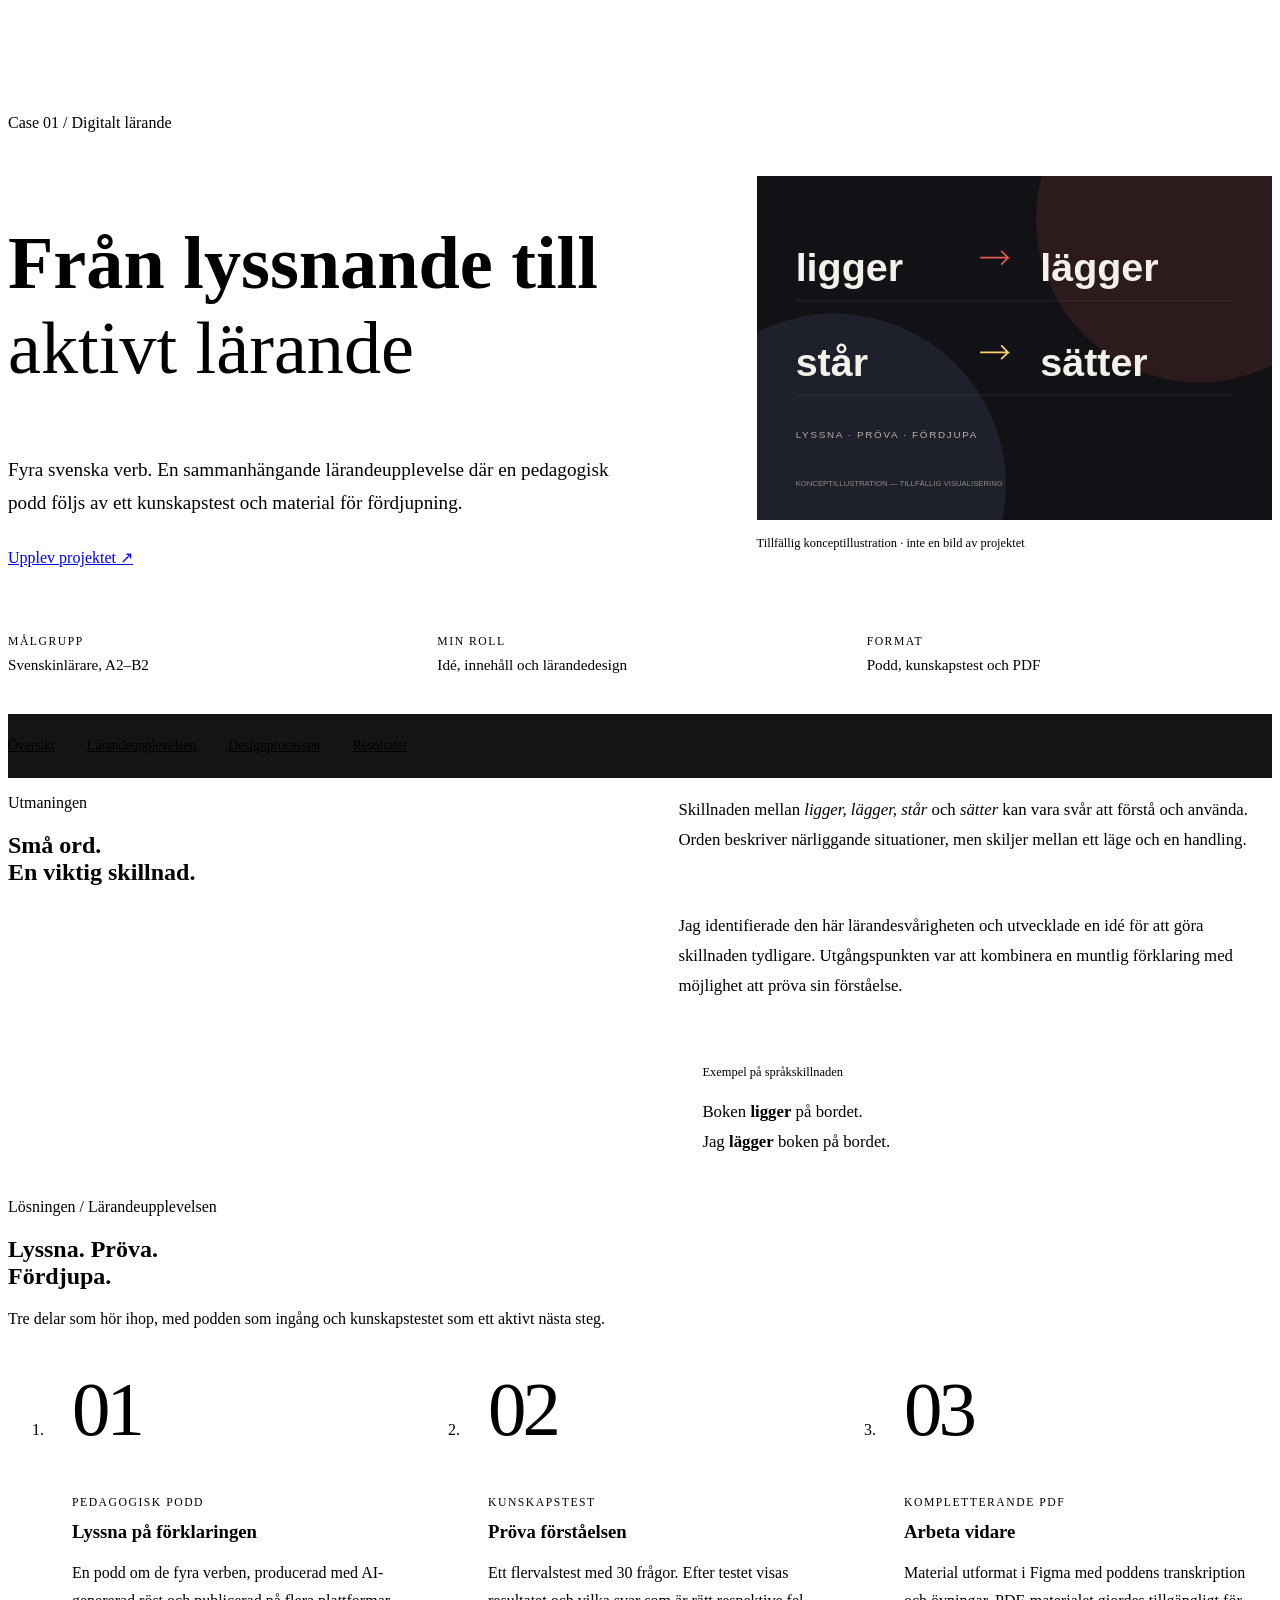
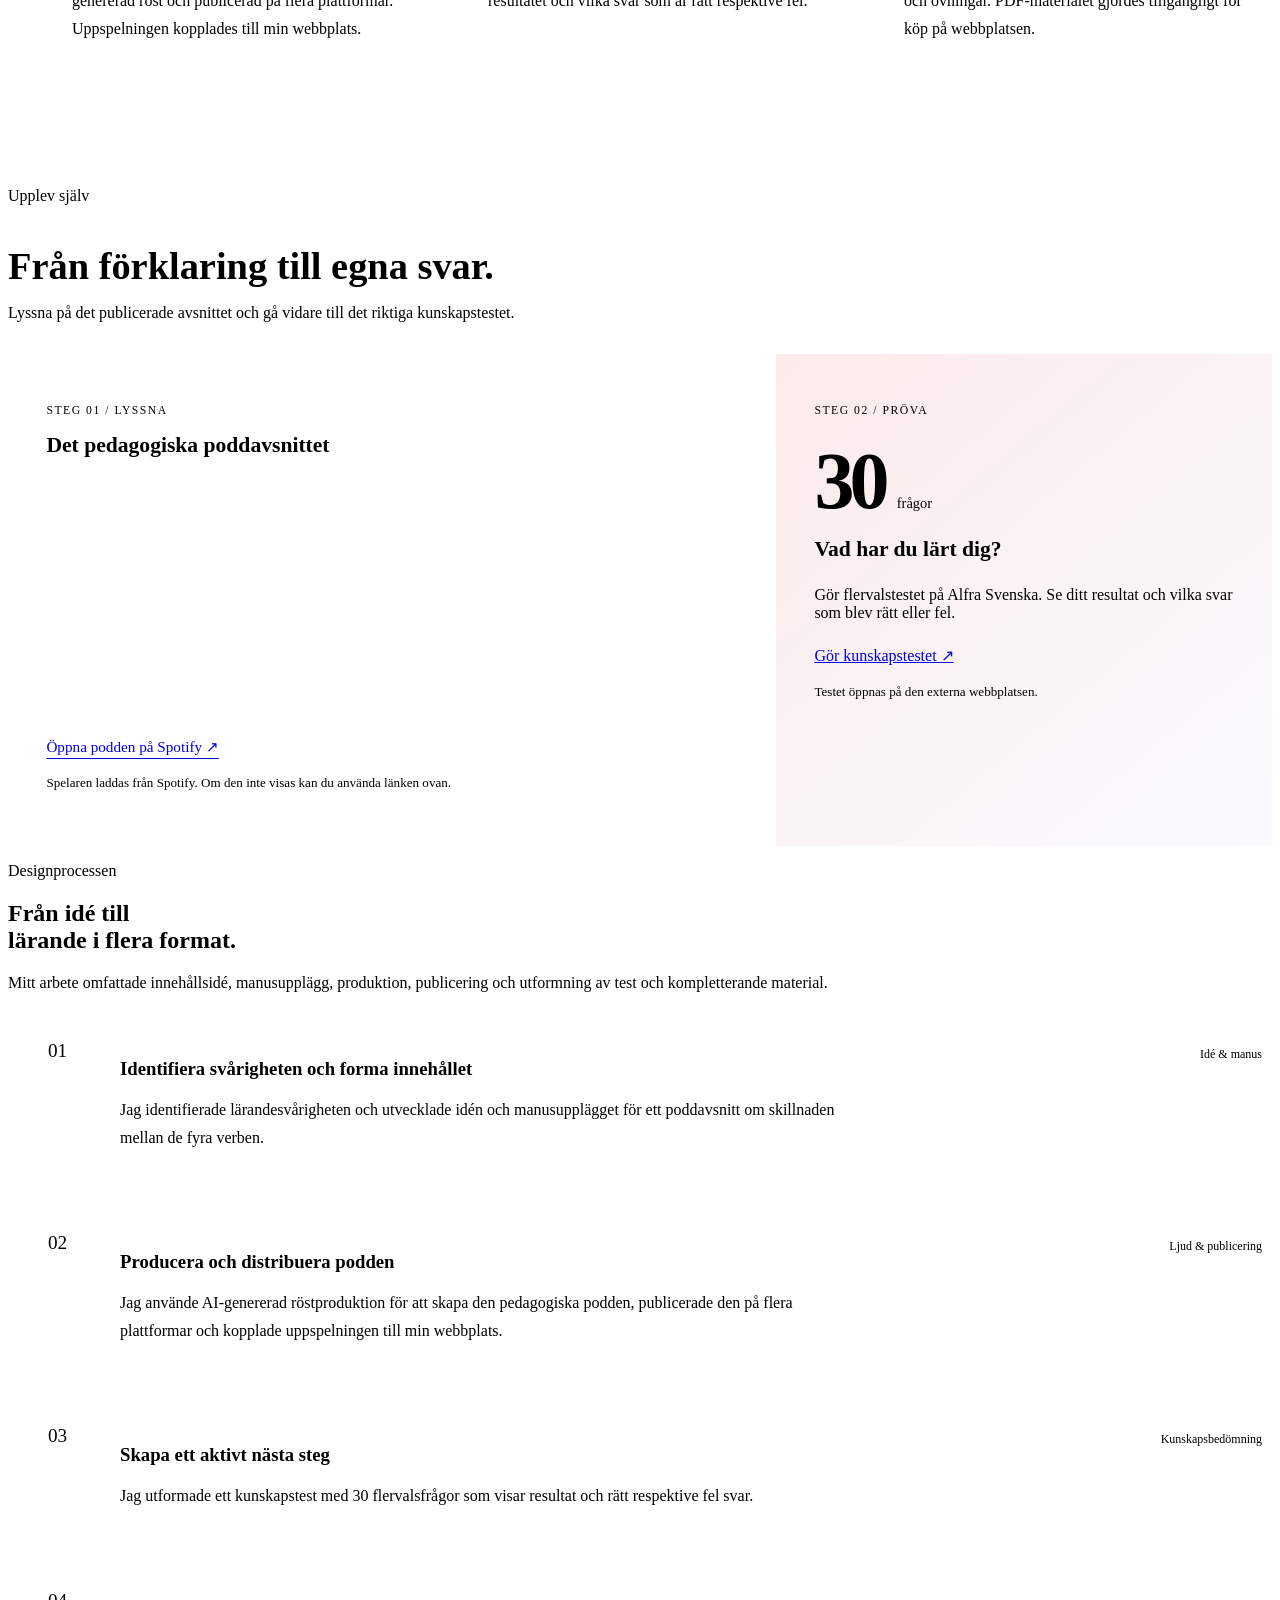
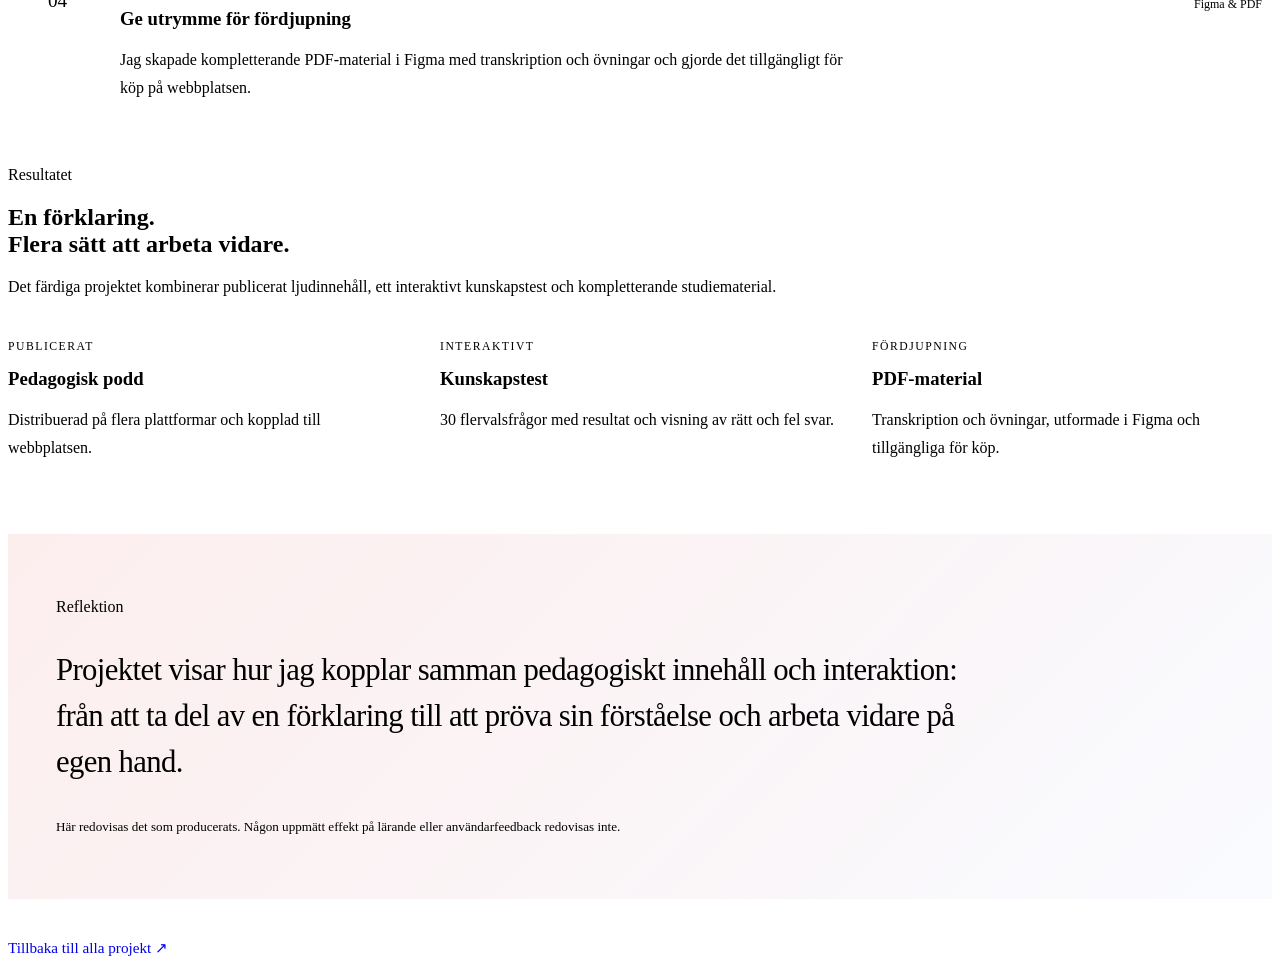
==== case-alfra.html @ 97798bde "Draft Case 01 digital learning case study" ====
<!DOCTYPE html>
<html lang="sv">
<head>
  <meta charset="UTF-8" />
  <meta name="viewport" content="width=device-width, initial-scale=1.0" />
  <title>Från lyssnande till aktivt lärande | Alma Stark</title>
  <meta name="description" content="Ett digitalt lärandeprojekt om ligger, lägger, står och sätter. Pedagogisk podd, kunskapstest och kompletterande PDF-material för svenskinlärare på A2–B2." />
  <link rel="preconnect" href="https://fonts.googleapis.com">
  <link rel="preconnect" href="https://fonts.gstatic.com" crossorigin>
  <link href="https://fonts.googleapis.com/css2?family=Inter:wght@300;400;500;600;700;800;900&display=swap" rel="stylesheet">
  <link rel="stylesheet" href="assets/css/global.css" />
  <link rel="stylesheet" href="assets/css/layout.css" />
  <link rel="stylesheet" href="assets/css/components.css" />
  <link rel="stylesheet" href="assets/css/pages/case-01.css" />
</head>
<body class="learning-case">
  <a class="lc-skip" href="#case-content">Hoppa till innehållet</a>
  <div data-site-header></div>
  <main id="case-content">
    <section id="oversikt" class="lc-hero wrap" aria-labelledby="case-title">
      <p class="eyebrow">Case 01 / Digitalt lärande</p>
      <div class="lc-hero-grid">
        <div>
          <h1 id="case-title">Från lyssnande till <span>aktivt lärande</span></h1>
          <p class="lc-lead">Fyra svenska verb. En sammanhängande lärandeupplevelse där en pedagogisk podd följs av ett kunskapstest och material för fördjupning.</p>
          <a class="btn btn--primary" href="#upplev">Upplev projektet <span aria-hidden="true">↗</span></a>
        </div>
        <figure class="lc-hero-visual">
          <!-- TEMPORARY VISUAL: Replace with an approved project image. This conceptual illustration is not an authentic project artifact. -->
          <img src="assets/images/case-01/learning-placeholder.svg" width="1200" height="800" alt="Konceptillustration med verbparen ligger–lägger och står–sätter." />
          <figcaption>Tillfällig konceptillustration · inte en bild av projektet</figcaption>
        </figure>
      </div>
      <dl class="lc-facts">
        <div><dt>Målgrupp</dt><dd>Svenskinlärare, A2–B2</dd></div>
        <div><dt>Min roll</dt><dd>Idé, innehåll och lärandedesign</dd></div>
        <div><dt>Format</dt><dd>Podd, kunskapstest och PDF</dd></div>
      </dl>
    </section>
    <nav class="lc-anchor-nav" aria-label="Navigering i fallstudien">
      <div class="wrap lc-anchor-links">
        <a href="#oversikt">Översikt</a>
        <a href="#larandeupplevelsen">Lärandeupplevelsen</a>
        <a href="#designprocessen">Designprocessen</a>
        <a href="#resultatet">Resultatet</a>
      </div>
    </nav>
    <section class="section wrap lc-challenge" aria-labelledby="challenge-title">
      <div><p class="section-top">Utmaningen</p><h2 id="challenge-title">Små ord.<br>En viktig skillnad.</h2></div>
      <div class="lc-prose"><p>Skillnaden mellan <em>ligger, lägger, står</em> och <em>sätter</em> kan vara svår att förstå och använda. Orden beskriver närliggande situationer, men skiljer mellan ett läge och en handling.</p><p>Jag identifierade den här lärandesvårigheten och utvecklade en idé för att göra skillnaden tydligare. Utgångspunkten var att kombinera en muntlig förklaring med möjlighet att pröva sin förståelse.</p>
        <div class="lc-language-example"><span>Exempel på språkskillnaden</span><p>Boken <strong>ligger</strong> på bordet.<br>Jag <strong>lägger</strong> boken på bordet.</p></div>
      </div>
    </section>
    <section id="larandeupplevelsen" class="section wrap" aria-labelledby="journey-title">
      <div class="section-head"><div class="section-head__content"><p class="section-top">Lösningen / Lärandeupplevelsen</p><h2 id="journey-title">Lyssna. Pröva.<br>Fördjupa.</h2></div><p class="section-head__text">Tre delar som hör ihop, med podden som ingång och kunskapstestet som ett aktivt nästa steg.</p></div>
      <ol class="lc-journey">
        <li><span class="lc-number" aria-hidden="true">01</span><p class="lc-label">Pedagogisk podd</p><h3>Lyssna på förklaringen</h3><p>En podd om de fyra verben, producerad med AI-genererad röst och publicerad på flera plattformar. Uppspelningen kopplades till min webbplats.</p></li>
        <li><span class="lc-number" aria-hidden="true">02</span><p class="lc-label">Kunskapstest</p><h3>Pröva förståelsen</h3><p>Ett flervalstest med 30 frågor. Efter testet visas resultatet och vilka svar som är rätt respektive fel.</p></li>
        <li><span class="lc-number" aria-hidden="true">03</span><p class="lc-label">Kompletterande PDF</p><h3>Arbeta vidare</h3><p>Material utformat i Figma med poddens transkription och övningar. PDF-materialet gjordes tillgängligt för köp på webbplatsen.</p></li>
      </ol>
      <div id="upplev" class="lc-experience">
        <div class="lc-experience-heading"><p class="section-top">Upplev själv</p><h3>Från förklaring till egna svar.</h3><p>Lyssna på det publicerade avsnittet och gå vidare till det riktiga kunskapstestet.</p></div>
        <div class="lc-experience-grid">
          <article class="lc-listen"><p class="lc-label">Steg 01 / Lyssna</p><h4>Det pedagogiska poddavsnittet</h4><iframe title="Poddavsnitt på Spotify om ligger, lägger, står och sätter" src="https://open.spotify.com/embed/episode/30f0VYPU9OEHnztnu5loWO" width="100%" height="232" loading="lazy" allow="autoplay; clipboard-write; encrypted-media; fullscreen; picture-in-picture" allowfullscreen></iframe><a class="lc-text-link" href="https://open.spotify.com/episode/30f0VYPU9OEHnztnu5loWO" target="_blank" rel="noopener noreferrer">Öppna podden på Spotify <span aria-hidden="true">↗</span><span class="lc-sr-only"> (öppnas i en ny flik)</span></a><p class="lc-small">Spelaren laddas från Spotify. Om den inte visas kan du använda länken ovan.</p></article>
          <article class="lc-quiz"><p class="lc-label">Steg 02 / Pröva</p><div class="lc-quiz-number" aria-hidden="true">30<span>frågor</span></div><h4>Vad har du lärt dig?</h4><p>Gör flervalstestet på Alfra Svenska. Se ditt resultat och vilka svar som blev rätt eller fel.</p><a class="btn btn--primary" href="https://alfrasvenska.se/poddquiz-ep15" target="_blank" rel="noopener noreferrer">Gör kunskapstestet <span aria-hidden="true">↗</span><span class="lc-sr-only"> (öppnas i en ny flik)</span></a><p class="lc-small">Testet öppnas på den externa webbplatsen.</p></article>
        </div>
      </div>
    </section>
    <section id="designprocessen" class="section wrap" aria-labelledby="process-title">
      <div class="section-head"><div class="section-head__content"><p class="section-top">Designprocessen</p><h2 id="process-title">Från idé till<br>lärande i flera format.</h2></div><p class="section-head__text">Mitt arbete omfattade innehållsidé, manusupplägg, produktion, publicering och utformning av test och kompletterande material.</p></div>
      <ol class="lc-process">
        <li><span class="lc-process-num" aria-hidden="true">01</span><div><h3>Identifiera svårigheten och forma innehållet</h3><p>Jag identifierade lärandesvårigheten och utvecklade idén och manusupplägget för ett poddavsnitt om skillnaden mellan de fyra verben.</p></div><span class="lc-process-tag">Idé & manus</span></li>
        <li><span class="lc-process-num" aria-hidden="true">02</span><div><h3>Producera och distribuera podden</h3><p>Jag använde AI-genererad röstproduktion för att skapa den pedagogiska podden, publicerade den på flera plattformar och kopplade uppspelningen till min webbplats.</p></div><span class="lc-process-tag">Ljud & publicering</span></li>
        <li><span class="lc-process-num" aria-hidden="true">03</span><div><h3>Skapa ett aktivt nästa steg</h3><p>Jag utformade ett kunskapstest med 30 flervalsfrågor som visar resultat och rätt respektive fel svar.</p></div><span class="lc-process-tag">Kunskapsbedömning</span></li>
        <li><span class="lc-process-num" aria-hidden="true">04</span><div><h3>Ge utrymme för fördjupning</h3><p>Jag skapade kompletterande PDF-material i Figma med transkription och övningar och gjorde det tillgängligt för köp på webbplatsen.</p></div><span class="lc-process-tag">Figma & PDF</span></li>
      </ol>
    </section>
    <section id="resultatet" class="section wrap" aria-labelledby="result-title">
      <div class="section-head"><div class="section-head__content"><p class="section-top">Resultatet</p><h2 id="result-title">En förklaring.<br>Flera sätt att arbeta vidare.</h2></div><p class="section-head__text">Det färdiga projektet kombinerar publicerat ljudinnehåll, ett interaktivt kunskapstest och kompletterande studiematerial.</p></div>
      <div class="lc-deliverables"><div><span class="lc-label">Publicerat</span><h3>Pedagogisk podd</h3><p>Distribuerad på flera plattformar och kopplad till webbplatsen.</p></div><div><span class="lc-label">Interaktivt</span><h3>Kunskapstest</h3><p>30 flervalsfrågor med resultat och visning av rätt och fel svar.</p></div><div><span class="lc-label">Fördjupning</span><h3>PDF-material</h3><p>Transkription och övningar, utformade i Figma och tillgängliga för köp.</p></div></div>
      <div class="lc-reflection"><p class="section-top">Reflektion</p><p>Projektet visar hur jag kopplar samman pedagogiskt innehåll och interaktion: från att ta del av en förklaring till att pröva sin förståelse och arbeta vidare på egen hand.</p><p class="lc-small">Här redovisas det som producerats. Någon uppmätt effekt på lärande eller användarfeedback redovisas inte.</p></div>
      <a class="lc-text-link" href="index.html#work">Tillbaka till alla projekt <span aria-hidden="true">↗</span></a>
    </section>
  </main>
  <div data-site-footer></div>
  <script src="assets/js/main.js"></script>
</body>
</html>
---- assets/css/pages/case-01.css ----
/* Case 01 only: reuse Homepage tokens without altering shared selectors. */
.learning-case { --lc-sticky-offset: 84px; }
.learning-case main { overflow: clip; }
.learning-case :is(section[id], #upplev) { scroll-margin-top: calc(var(--header-height) + var(--lc-sticky-offset) + 24px); }
.learning-case .lc-skip { position: fixed; top: 8px; left: 16px; z-index: 1100; padding: 14px; background: var(--text); color: var(--bg); transform: translateY(-160%); }
.learning-case .lc-skip:focus { transform: none; }
.learning-case .lc-sr-only { position: absolute; width: 1px; height: 1px; padding: 0; margin: -1px; overflow: hidden; clip-path: inset(50%); white-space: nowrap; }
.learning-case .lc-hero { padding-block: clamp(56px, 7vw, 100px) 40px; }
.learning-case .lc-hero-grid { display: grid; grid-template-columns: 1.15fr .85fr; align-items: center; gap: clamp(24px, 4vw, 60px); margin-top: 28px; }
.learning-case .lc-hero h1 { font-size: clamp(3rem, 5.8vw, 6.4rem); max-width: 850px; }
.learning-case .lc-hero h1 span { display: block; color: var(--muted); font-weight: 400; }
.learning-case .lc-lead { max-width: 620px; margin: 28px 0; color: var(--muted); font-size: clamp(1.05rem, 1.5vw, 1.2rem); line-height: 1.75; }
.learning-case .lc-hero-visual { margin: 0; min-width: 0; }
.learning-case .lc-hero-visual img { width: 100%; height: auto; border: 1px solid var(--line); box-shadow: var(--shadow); }
.learning-case figcaption { margin-top: 12px; color: var(--soft); font-size: .78rem; }
.learning-case .lc-facts { display: grid; grid-template-columns: repeat(3, 1fr); gap: 24px; border-top: 1px solid var(--line); padding-top: 24px; margin: 44px 0 0; }
.learning-case .lc-facts dt, .learning-case .lc-label { color: var(--soft); font-size: .73rem; text-transform: uppercase; letter-spacing: .13em; }
.learning-case .lc-facts dd { margin: 8px 0 0; font-size: .95rem; }
.learning-case .lc-anchor-nav { position: sticky; top: var(--header-height); z-index: 100; background: rgba(11,11,13,.96); backdrop-filter: blur(14px); border-block: 1px solid var(--line); }
.learning-case .lc-anchor-links { display: flex; gap: 32px; padding-block: 20px; overflow-x: auto; }
.learning-case .lc-anchor-links a { white-space: nowrap; color: var(--muted); font-size: .85rem; padding: 4px 0; }
.learning-case .lc-anchor-links a:hover, .learning-case .lc-text-link:hover { color: var(--text); }
.learning-case .lc-challenge { display: grid; grid-template-columns: 1fr 1fr; gap: clamp(28px, 6vw, 90px); }
.learning-case .lc-prose { display: grid; gap: 22px; color: var(--muted); font-size: 1.05rem; line-height: 1.8; }
.learning-case .lc-language-example { border-left: 2px solid var(--accent); padding: 8px 0 8px 24px; margin-top: 8px; }
.learning-case .lc-language-example span { color: var(--soft); font-size: .78rem; }
.learning-case .lc-language-example p { margin-top: 10px; color: var(--text); }
.learning-case .lc-journey { display: grid; grid-template-columns: repeat(3, 1fr); gap: 24px; }
.learning-case .lc-journey li { padding: 28px 24px; border: 1px solid var(--line); background: linear-gradient(180deg, rgba(255,255,255,.03), rgba(255,255,255,.015)); }
.learning-case .lc-number { display: block; font-size: clamp(3rem, 6vw, 5rem); line-height: 1; letter-spacing: -.05em; color: var(--accent); margin-bottom: 48px; }
.learning-case .lc-journey li:nth-child(2) .lc-number { color: var(--accent-2); }
.learning-case .lc-journey li:nth-child(3) .lc-number { color: var(--accent-3); }
.learning-case .lc-journey h3 { margin: 12px 0 16px; }
.learning-case .lc-journey li > p:last-child, .learning-case .lc-process p, .learning-case .lc-deliverables p { color: var(--muted); line-height: 1.75; }
.learning-case .lc-experience { margin-top: clamp(56px, 8vw, 100px); }
.learning-case .lc-experience-heading { max-width: 650px; margin-bottom: 32px; }
.learning-case .lc-experience-heading h3 { font-size: clamp(1.8rem, 3vw, 2.7rem); margin-bottom: 16px; }
.learning-case .lc-experience-heading > p:last-child { color: var(--muted); }
.learning-case .lc-experience-grid { display: grid; grid-template-columns: 1.2fr .8fr; gap: 24px; }
.learning-case .lc-listen, .learning-case .lc-quiz { min-width: 0; padding: clamp(24px, 3vw, 40px); border: 1px solid var(--line); background: var(--bg-2); }
.learning-case .lc-listen h4, .learning-case .lc-quiz h4 { font-size: 1.35rem; margin: 16px 0 24px; }
.learning-case .lc-listen iframe { display: block; border: 0; border-radius: 12px; margin-bottom: 24px; }
.learning-case .lc-text-link { display: inline-block; text-decoration: underline; text-underline-offset: 6px; font-size: .95rem; }
.learning-case .lc-small { color: var(--soft); font-size: .82rem; line-height: 1.7; margin-top: 16px; }
.learning-case .lc-quiz { background: linear-gradient(140deg, rgba(230,86,82,.12), rgba(155,184,255,.06)); }
.learning-case .lc-quiz-number { font-size: 5rem; line-height: 1; font-weight: 800; letter-spacing: -.06em; margin-top: 24px; color: var(--accent-2); }
.learning-case .lc-quiz-number span { font-size: .9rem; letter-spacing: 0; margin-left: 12px; font-weight: 400; color: var(--muted); }
.learning-case .lc-quiz > p:not(.lc-label):not(.lc-small) { color: var(--muted); margin-bottom: 24px; }
.learning-case .lc-process li { display: grid; grid-template-columns: 48px 1fr auto; gap: 24px; padding: 32px 0; border-bottom: 1px solid var(--line); }
.learning-case .lc-process li:first-child { border-top: 1px solid var(--line); }
.learning-case .lc-process-num { color: var(--accent); font-size: 1.2rem; }
.learning-case .lc-process h3 { margin-bottom: 12px; }
.learning-case .lc-process p { max-width: 740px; }
.learning-case .lc-process-tag { align-self: start; border: 1px solid var(--line); color: var(--soft); padding: 7px 10px; font-size: .75rem; }
.learning-case .lc-deliverables { display: grid; grid-template-columns: repeat(3, 1fr); gap: 32px; }
.learning-case .lc-deliverables > div { border-top: 2px solid var(--line-strong); padding-top: 24px; }
.learning-case .lc-deliverables h3 { margin: 14px 0; }
.learning-case .lc-reflection { margin: 56px 0 40px; padding: clamp(24px, 4vw, 48px); border: 1px solid var(--line); background: linear-gradient(135deg, rgba(230,86,82,.1), rgba(155,184,255,.06)); }
.learning-case .lc-reflection > p:not(.section-top):not(.lc-small) { max-width: 950px; font-size: clamp(1.3rem, 2.4vw, 2rem); line-height: 1.5; letter-spacing: -.02em; }
@media (max-width: 1100px) {
  .learning-case .lc-hero-grid, .learning-case .lc-challenge { grid-template-columns: 1fr; }
  .learning-case .lc-hero-visual { max-width: 720px; }
  .learning-case .lc-process li { grid-template-columns: 40px 1fr; }
  .learning-case .lc-process-tag { grid-column: 2; justify-self: start; }
}
@media (max-width: 760px) {
  .learning-case .lc-hero { padding-top: 44px; }
  .learning-case .lc-hero h1 { font-size: clamp(2.6rem, 9vw, 4rem); }
  .learning-case .lc-facts, .learning-case .lc-journey, .learning-case .lc-experience-grid, .learning-case .lc-deliverables { grid-template-columns: 1fr; }
  .learning-case .lc-facts { gap: 18px; }
  .learning-case .lc-anchor-links { gap: 24px; padding-block: 16px; }
  .learning-case .lc-number { margin-bottom: 24px; }
  .learning-case .lc-process li { gap: 16px; }
  .learning-case .lc-process h3 { font-size: 1.25rem; }
  .learning-case .lc-quiz .btn { width: 100%; }
}
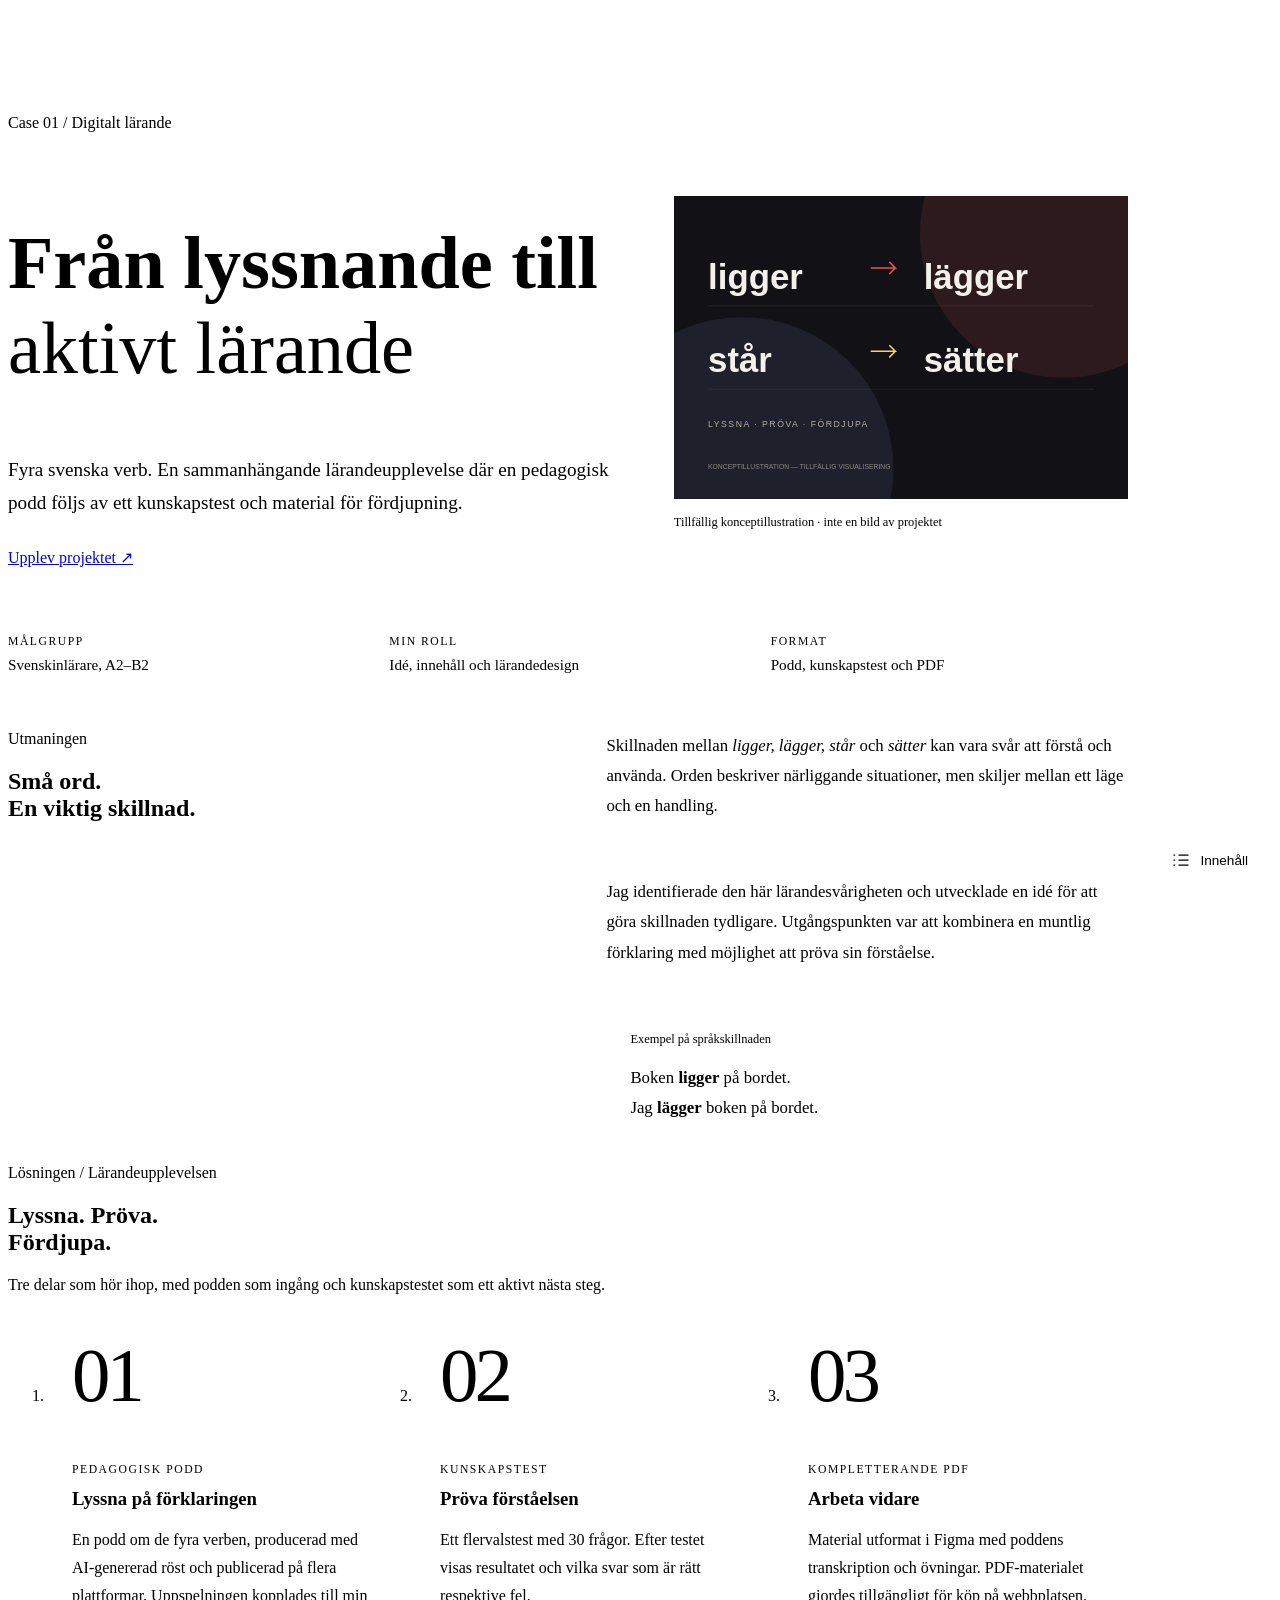
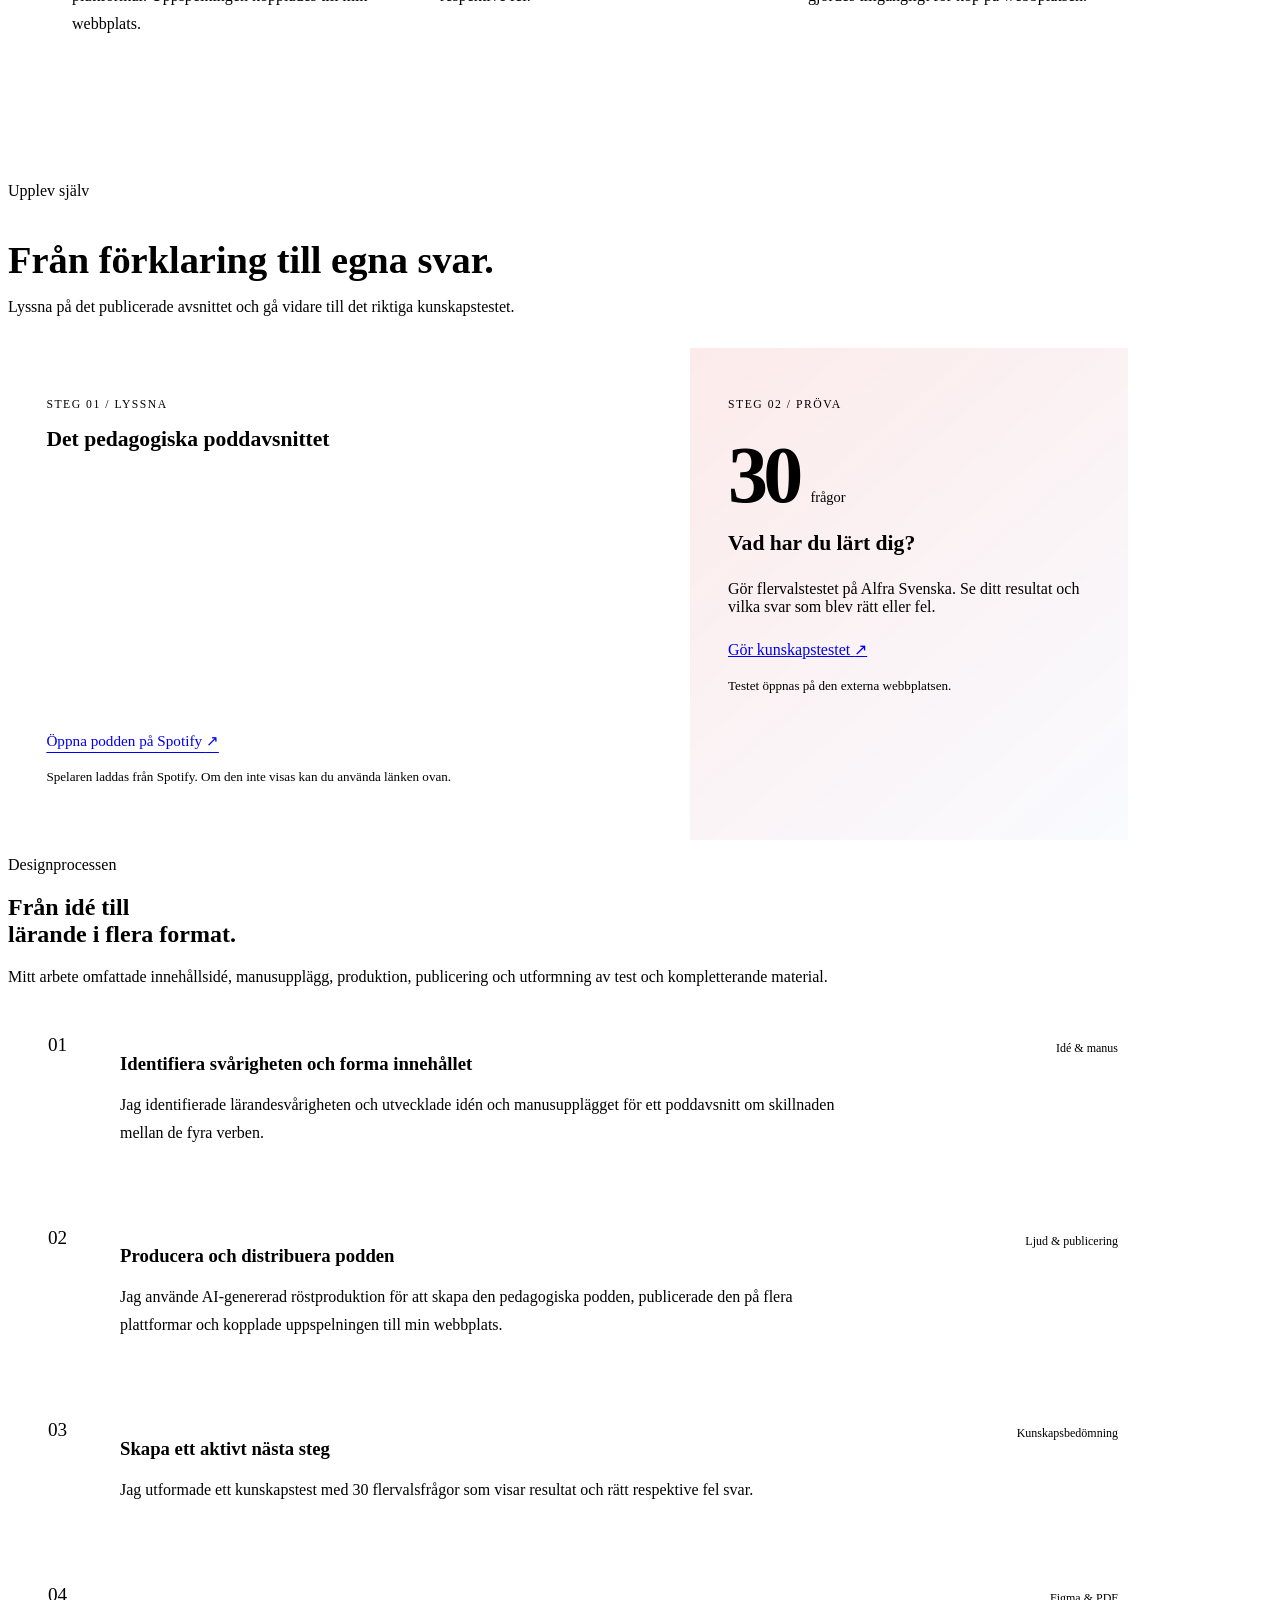
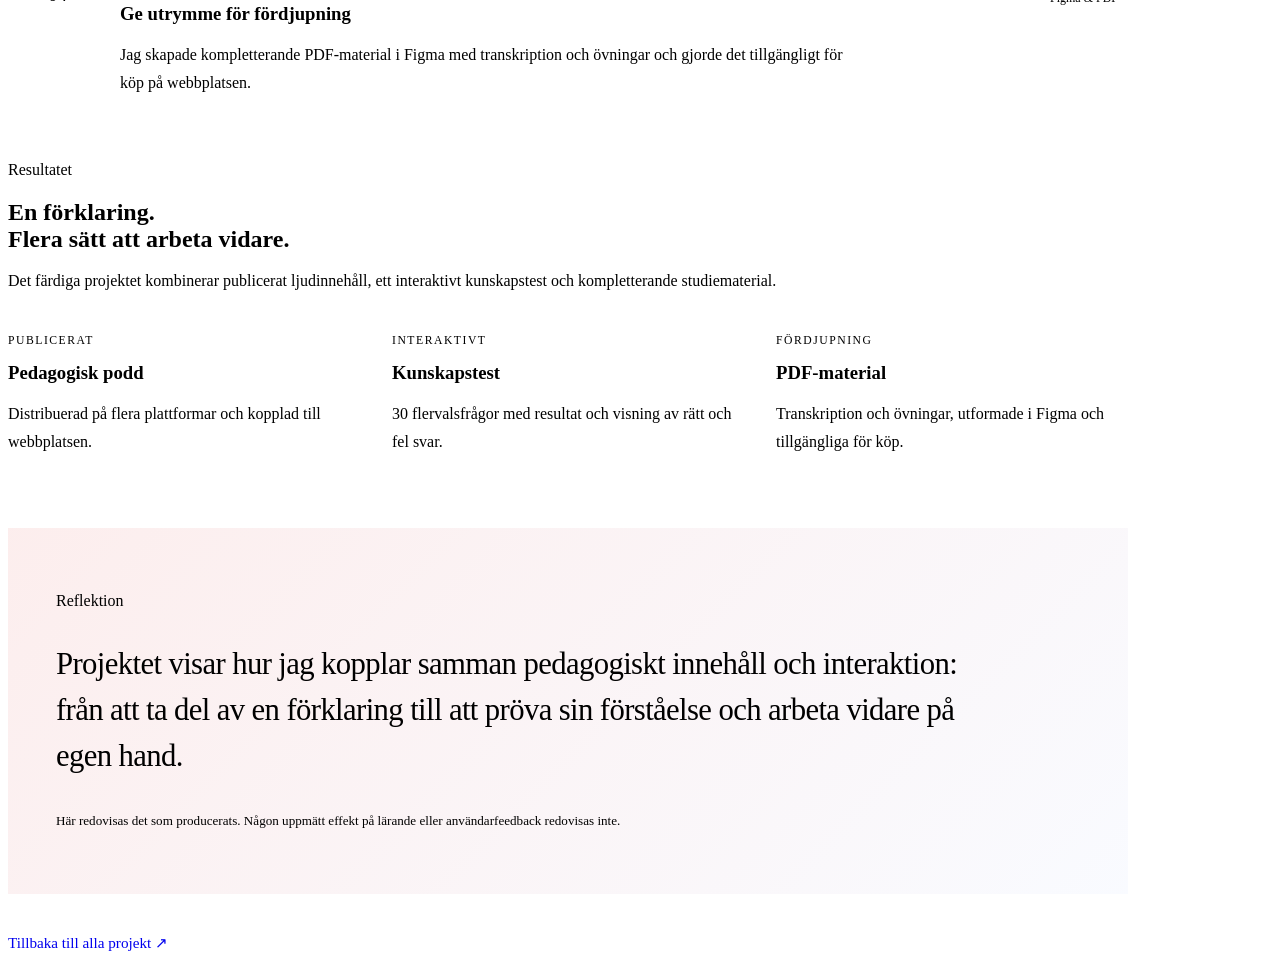
==== commit f0910c89: "Replace Case 01 sticky navigation with floating contents control" ====
--- a/case-alfra.html
+++ b/case-alfra.html
@@ -37,14 +37,6 @@
         <div><dt>Format</dt><dd>Podd, kunskapstest och PDF</dd></div>
       </dl>
     </section>
-    <nav class="lc-anchor-nav" aria-label="Navigering i fallstudien">
-      <div class="wrap lc-anchor-links">
-        <a href="#oversikt">Översikt</a>
-        <a href="#larandeupplevelsen">Lärandeupplevelsen</a>
-        <a href="#designprocessen">Designprocessen</a>
-        <a href="#resultatet">Resultatet</a>
-      </div>
-    </nav>
     <section class="section wrap lc-challenge" aria-labelledby="challenge-title">
       <div><p class="section-top">Utmaningen</p><h2 id="challenge-title">Små ord.<br>En viktig skillnad.</h2></div>
       <div class="lc-prose"><p>Skillnaden mellan <em>ligger, lägger, står</em> och <em>sätter</em> kan vara svår att förstå och använda. Orden beskriver närliggande situationer, men skiljer mellan ett läge och en handling.</p><p>Jag identifierade den här lärandesvårigheten och utvecklade en idé för att göra skillnaden tydligare. Utgångspunkten var att kombinera en muntlig förklaring med möjlighet att pröva sin förståelse.</p>
@@ -82,7 +74,20 @@
       <a class="lc-text-link" href="index.html#work">Tillbaka till alla projekt <span aria-hidden="true">↗</span></a>
     </section>
   </main>
+  <div class="lc-contents" data-case-contents>
+    <nav id="case-contents-menu" class="lc-contents-menu" aria-label="Innehåll i fallstudien" hidden>
+      <a href="#oversikt">Översikt</a>
+      <a href="#larandeupplevelsen">Lärandeupplevelsen</a>
+      <a href="#designprocessen">Designprocessen</a>
+      <a href="#resultatet">Resultatet</a>
+    </nav>
+    <button class="lc-contents-toggle" type="button" aria-expanded="false" aria-controls="case-contents-menu" aria-label="Innehåll">
+      <svg width="20" height="20" viewBox="0 0 24 24" fill="none" stroke="currentColor" stroke-width="1.5" aria-hidden="true"><path d="M9 6h12M9 12h12M9 18h12M3 6h2M3 12h2M3 18h2"/></svg>
+      <span>Innehåll</span>
+    </button>
+  </div>
   <div data-site-footer></div>
   <script src="assets/js/main.js"></script>
+  <script src="assets/js/case-01.js"></script>
 </body>
 </html>
--- a/assets/css/pages/case-01.css
+++ b/assets/css/pages/case-01.css
@@ -1,7 +1,7 @@
 /* Case 01 only: reuse Homepage tokens without altering shared selectors. */
-.learning-case { --lc-sticky-offset: 84px; }
+.learning-case { --lc-control-gutter: 144px; }
 .learning-case main { overflow: clip; }
-.learning-case :is(section[id], #upplev) { scroll-margin-top: calc(var(--header-height) + var(--lc-sticky-offset) + 24px); }
+.learning-case :is(section[id], #upplev) { scroll-margin-top: calc(var(--header-height) + 24px); }
 .learning-case .lc-skip { position: fixed; top: 8px; left: 16px; z-index: 1100; padding: 14px; background: var(--text); color: var(--bg); transform: translateY(-160%); }
 .learning-case .lc-skip:focus { transform: none; }
 .learning-case .lc-sr-only { position: absolute; width: 1px; height: 1px; padding: 0; margin: -1px; overflow: hidden; clip-path: inset(50%); white-space: nowrap; }
@@ -16,10 +16,6 @@
 .learning-case .lc-facts { display: grid; grid-template-columns: repeat(3, 1fr); gap: 24px; border-top: 1px solid var(--line); padding-top: 24px; margin: 44px 0 0; }
 .learning-case .lc-facts dt, .learning-case .lc-label { color: var(--soft); font-size: .73rem; text-transform: uppercase; letter-spacing: .13em; }
 .learning-case .lc-facts dd { margin: 8px 0 0; font-size: .95rem; }
-.learning-case .lc-anchor-nav { position: sticky; top: var(--header-height); z-index: 100; background: rgba(11,11,13,.96); backdrop-filter: blur(14px); border-block: 1px solid var(--line); }
-.learning-case .lc-anchor-links { display: flex; gap: 32px; padding-block: 20px; overflow-x: auto; }
-.learning-case .lc-anchor-links a { white-space: nowrap; color: var(--muted); font-size: .85rem; padding: 4px 0; }
-.learning-case .lc-anchor-links a:hover, .learning-case .lc-text-link:hover { color: var(--text); }
 .learning-case .lc-challenge { display: grid; grid-template-columns: 1fr 1fr; gap: clamp(28px, 6vw, 90px); }
 .learning-case .lc-prose { display: grid; gap: 22px; color: var(--muted); font-size: 1.05rem; line-height: 1.8; }
 .learning-case .lc-language-example { border-left: 2px solid var(--accent); padding: 8px 0 8px 24px; margin-top: 8px; }
@@ -68,9 +64,25 @@
   .learning-case .lc-hero h1 { font-size: clamp(2.6rem, 9vw, 4rem); }
   .learning-case .lc-facts, .learning-case .lc-journey, .learning-case .lc-experience-grid, .learning-case .lc-deliverables { grid-template-columns: 1fr; }
   .learning-case .lc-facts { gap: 18px; }
-  .learning-case .lc-anchor-links { gap: 24px; padding-block: 16px; }
   .learning-case .lc-number { margin-bottom: 24px; }
   .learning-case .lc-process li { gap: 16px; }
   .learning-case .lc-process h3 { font-size: 1.25rem; }
   .learning-case .lc-quiz .btn { width: 100%; }
 }
+
+/* Fixed disclosure navigation; reserve a narrow gutter so controls stay clear. */
+.learning-case main, .learning-case [data-site-footer] { padding-right: var(--lc-control-gutter); }
+.learning-case .lc-contents { position: fixed; right: max(16px, env(safe-area-inset-right)); bottom: max(16px, env(safe-area-inset-bottom)); z-index: 900; }
+.learning-case .lc-contents-toggle { display: flex; align-items: center; gap: 9px; min-height: 48px; padding: 12px 16px; border: 1px solid var(--line-strong); background: var(--bg-2); color: var(--muted); box-shadow: var(--shadow-soft); cursor: pointer; font-size: .85rem; }
+.learning-case .lc-contents-toggle:hover, .learning-case .lc-contents-toggle[aria-expanded="true"] { color: var(--text); border-color: var(--accent); }
+.learning-case .lc-contents-menu { position: absolute; right: 0; bottom: calc(100% + 10px); width: min(240px, calc(100vw - 32px)); max-height: calc(100dvh - var(--header-height) - 100px); overflow-y: auto; padding: 8px; border: 1px solid var(--line-strong); background: var(--bg-2); box-shadow: var(--shadow); }
+.learning-case .lc-contents-menu[hidden] { display: none; }
+.learning-case .lc-contents-menu a { display: block; padding: 13px 12px; font-size: .88rem; color: var(--muted); }
+.learning-case .lc-contents-menu a:hover, .learning-case .lc-contents-menu a:focus-visible { background: rgba(255,255,255,.04); color: var(--text); }
+.learning-case :is(section[id], #upplev):focus { outline: none; }
+@media (max-width: 760px) {
+  .learning-case { --lc-control-gutter: 64px; }
+  .learning-case .lc-contents { right: max(8px, env(safe-area-inset-right)); bottom: max(12px, env(safe-area-inset-bottom)); }
+  .learning-case .lc-contents-toggle { width: 44px; min-height: 44px; padding: 10px; justify-content: center; }
+  .learning-case .lc-contents-toggle span { display: none; }
+}
